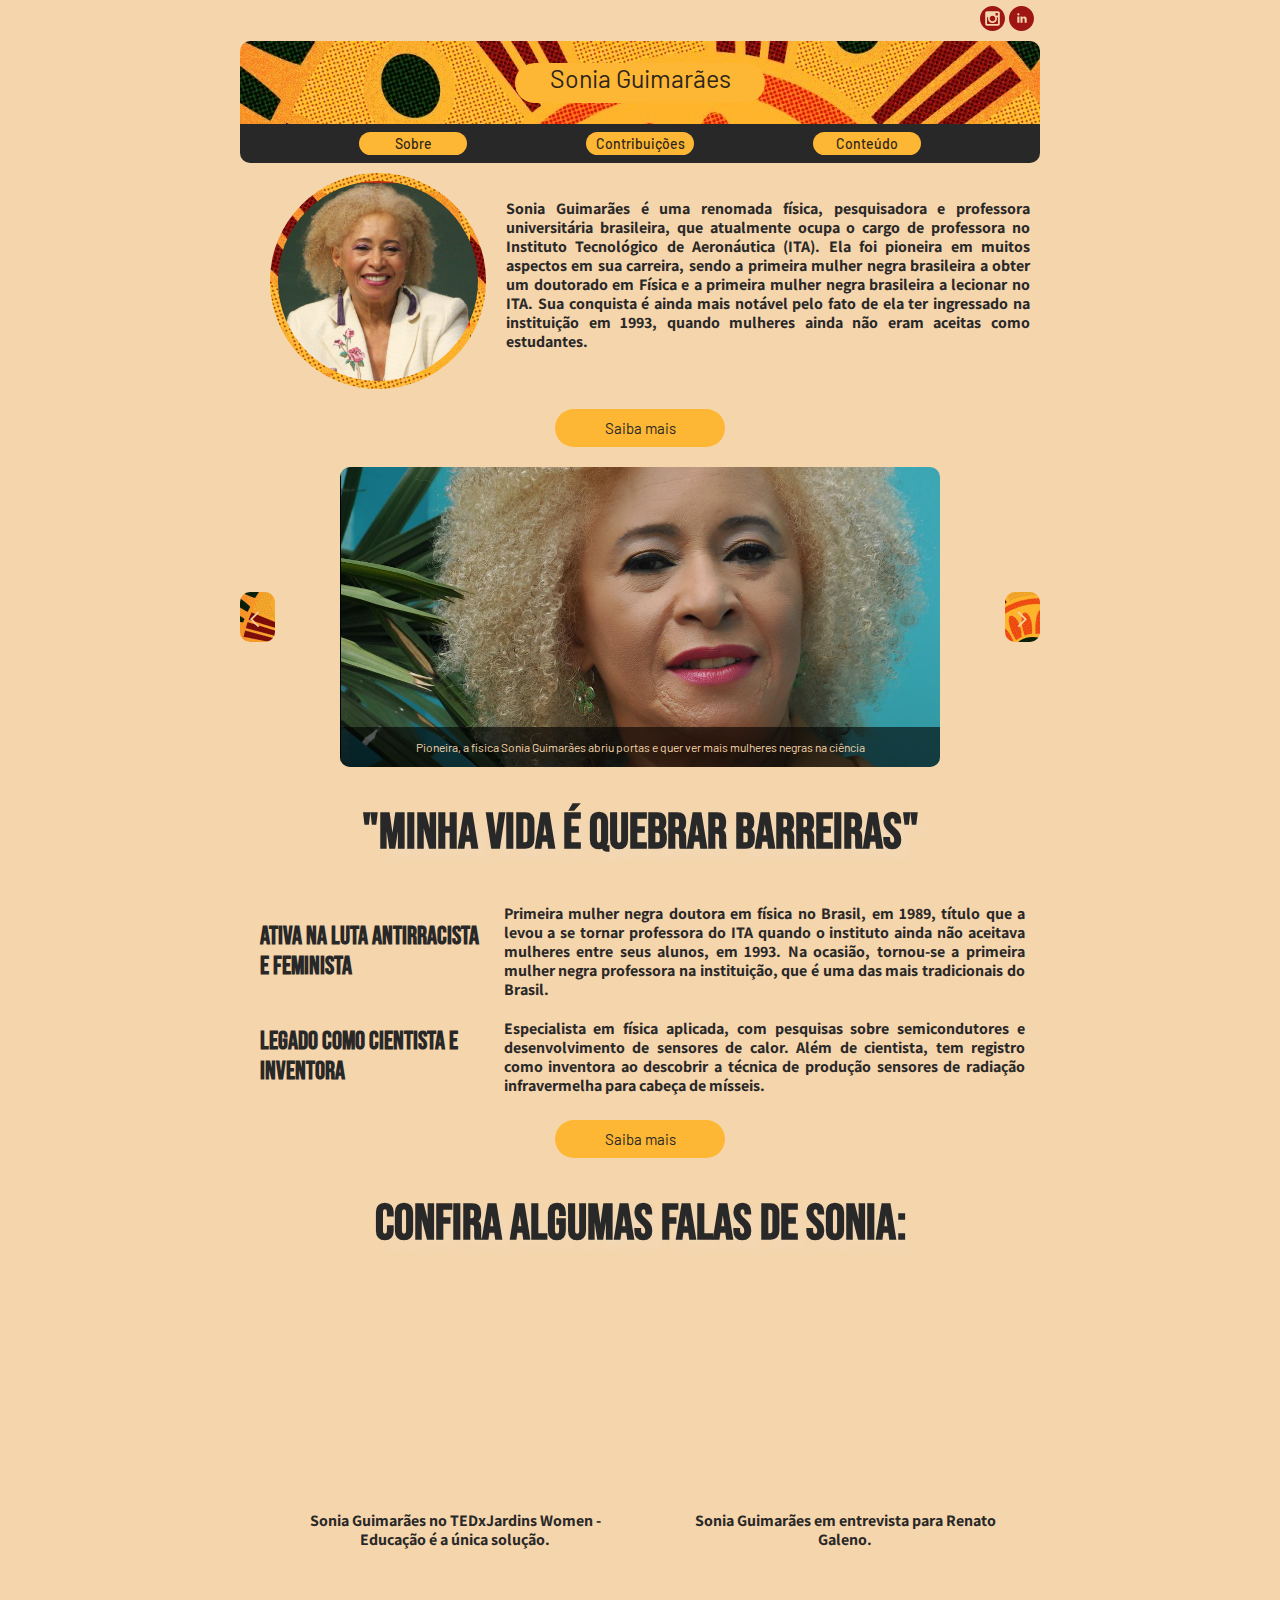
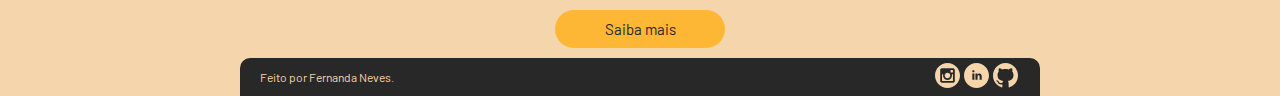
==== index.html @ 74ad7719 "Add files via upload" ====
<!DOCTYPE html>
<html lang="pt-BR">
    <head>
        <meta charset="UTF-8">
        <meta name="viewport" content="width=device-width, inicial scale=1.0">
        <meta name="author" content="Fernanda Neves">
        <meta name="description" content="Site de homenagem para Sonia Guimarães">

        <link rel="preconnect" href="https://fonts.googleapis.com">
        <link rel="preconnect" href="https://fonts.gstatic.com" crossorigin>
        <link href="https://fonts.googleapis.com/css2?family=Assistant:wght@200;300;600&family=Barlow:wght@100;300;400;500;600&family=Bebas+Neue&family=Vina+Sans&display=swap" rel="stylesheet">
        
        <link rel="stylesheet" href="assets/css/style.css">
    </head>
    <body>
        <header class="header">
            <div class="header__icons">
                <a href="https://www.instagram.com/drasoniaguimaraes/" title="Instagram de Sonia Guimarães" class="header__link--icon" target="_blank">
                    <img class="header__icon" alt="instagram" src="assets/icons/iconmonstr-instagram-9.svg">
                </a>
                <a href="https://br.linkedin.com/in/sonia-guimaraes" title="Linkedin de Sonia Guimarães" class="header__link--icon" target="_blank">
                    <img class="header__icon" alt="linkedin" src="assets/icons/iconmonstr-linkedin-4.svg">
                </a>
            </div>

            <div class="header__title" style="background-image: url(assets/images/fundo.jpg);">
                <a href="/" class="header__link--name">
                    <h2 class="header__name">Sonia Guimarães</h2>
                </a>
            </div>

            <div class="header__navbar">
                <a href="sobre.html" class="header__link--nav">
                    <p class="header__nav">Sobre</p>
                </a>         
                <a href="contribuicoes.html" class="header__link--nav">
                    <p class="header__nav">Contribuições</p>
                </a>                
                <a href="conteudo.html" class="header__link--nav">
                    <p class="header__nav">Conteúdo</p>
                </a>     
            </div>
        </header>
        <main class="main">
            <div class="main__profile">
                <div class="main__profile--photo" style="background-image: url(assets/images/bolinha.jpg);">
                    <img src="assets/images/perfil.jpg" alt="Foto de Sonia Guimarães">
                </div>
                <h3>Sonia Guimarães é uma renomada física, pesquisadora e professora universitária brasileira, que atualmente ocupa o cargo de professora no Instituto Tecnológico de Aeronáutica (ITA). Ela foi pioneira em muitos aspectos em sua carreira, sendo a primeira mulher negra brasileira a obter um doutorado em Física e a primeira mulher negra brasileira a lecionar no ITA. Sua conquista é ainda mais notável pelo fato de ela ter ingressado na instituição em 1993, quando mulheres ainda não eram aceitas como estudantes.</h3>
                <div class="main__profile--more">
                    <a href="sobre.html">Saiba mais</a>
                </div>    
            </div>    

            <div class="main__slider">
                <div class="main__slider--list">
                    <div class="main__slider--item">
                        <div class="main__slider--img" style="background-image: url(assets/images/news1.jpg);">
                            <a href="https://marcozero.org/pioneira-a-fisica-sonia-guimaraes-abriu-portas-e-quer-ver-mais-mulheres-negras-na-ciencia/" title="Matéria sobre Sonia Guimarães do site Marco Zero" class="main__link--info" target="_blank">Pioneira, a física Sonia Guimarães abriu portas e quer ver mais mulheres negras na ciência</a>
                        </div>
                    </div>
                    <div class="main__slider--item">
                        <div class="main__slider--img" style="background-image: url(assets/images/news2.jpg);">
                            <a href="https://sbfisica.org.br/v1/sbf/elas-estao-vindo-sonia-guimaraes-sobre-mulheres-e-meninas-nas-ciencias/" title="Matéria sobre Sonia Guimarães do site Sociedade Brasileira de Física" class="main__link--info" target="_blank">"Elas estão vindo”: Sônia Guimarães sobre Mulheres e Meninas nas Ciências.</a>
                        </div>
                    </div>
                    <div class="main__slider--item">
                        <div class="main__slider--img" style="background-image: url(assets/images/news3.webp);">
                            <a href="https://www.fundacaotelefonicavivo.org.br/noticias/sonia-guimaraes-mesmo-com-adversidades-mulheres-estao-chegando-na-ciencia/" title="Matéria sobre Sonia Guimarães do site Fundação Telefônica Vivo" class="main__link--info" target="_blank">Sônia Guimarães: “Mesmo com adversidades, mulheres estão chegando na ciência”</a>
                        </div>
                    </div>  
                </div>
                <div class="main__slider--controls">
                  <button class="main__slider--prev" style="background-image: url(assets/images/fundo.jpg);"><</button>
                  <button class="main__slider--next" style="background-image: url(assets/images/fundo.jpg);">></button>
                </div>
            </div>

            <div clas="main__contributions">
                <div class="main__contributions--title">
                    <h1>"Minha vida é quebrar barreiras"</h1>
                </div>
                <div class="main__contributions--texts">
                    <div class="main__contributions--text">
                        <h2>Ativa na luta antirracista e feminista</h2>
                        <p>Primeira mulher negra doutora em física no Brasil, em 1989, título que a levou a se tornar professora do ITA quando o instituto ainda não aceitava mulheres entre seus alunos, em 1993. Na ocasião, tornou-se a primeira mulher negra professora na instituição, que é uma das mais tradicionais do Brasil.</p>
                    </div>
                    <div class="main__contributions--text">
                        <h2>Legado como cientista e inventora</h2>
                        <p>Especialista em física aplicada, com pesquisas sobre semicondutores e desenvolvimento de sensores de calor. Além de cientista, tem registro como inventora ao descobrir a técnica de produção sensores de radiação infravermelha para cabeça de mísseis.</p>
                    </div>
                </div>
                <div class="main__contributions--more">
                    <a href="contribuicoes.html">Saiba mais</a>
                </div>   
            </div>

            <div class="main__content">
                <div class="main__content--title">
                    <h1>Confira algumas falas de Sonia:</h1>
                </div>
                <div class="main__content--midias">
                    <div class="main__content--midia">
                        <iframe  width="320" height="180"  frameborder="0" allowfullscreen="1" allow="accelerometer; autoplay; clipboard-write; encrypted-media; gyroscope; picture-in-picture; web-share" title="Educação é a única solução com Sonia Guimarães no Youtube" src="https://www.youtube.com/embed/9XQcFaWb6r4?controls=1&amp;rel=0&amp;playsinline=0&amp;modestbranding=0&amp;autoplay=0&amp;enablejsapi=1&amp;origin=https%3A%2F%2Firic.com.br&amp;widgetid=1" target="_blank"></iframe>
                        <p>Sonia Guimarães no TEDxJardins Women - Educação é a única solução.</p>
                    </div>
                    <div class="main__content--midia">
                        <iframe width="320" height="180" src="https://www.youtube.com/embed/u7JFKPJ1T1s" title="Sonia Guimarães em entrevista para Renato Galeno no Youtube" frameborder="0" allow="accelerometer; autoplay; clipboard-write; encrypted-media; gyroscope; picture-in-picture; web-share" allowfullscreen target="_blank"></iframe>
                        <p>Sonia Guimarães em entrevista para Renato Galeno.</p>
                    </div>
                </div>
                <div class="main__content--more">
                    <a href="conteudo.html">Saiba mais</a>
                </div>   
            </div>
        </main>
        <footer class="footer">
            <div class="footer__author">
                <p>Feito por Fernanda Neves.</p>
            </div>
            <div class="footer__icons">
                <a href="https://www.instagram.com/fiefaneves/" title="Instagram de Fernanda Neves" class="footer__link--icon" target="_blank">
                    <img class="footer__icon" alt="instagram" src="assets/icons/iconmonstr-instagram-9 copy.svg" >
                </a>
                <a href="https://www.linkedin.com/in/fernandam-neves/" title="Linkedin de Fernanda Neves" class="footer__link--icon" target="_blank">
                    <img class="footer__icon" alt="linkedin" src="assets/icons/iconmonstr-linkedin-4 copy.svg" >
                </a>
                <a href="https://github.com/fiefaneves" title="Github de Fernanda Neves" class="footer__link--icon" target="_blank">
                    <img class="footer__icon" alt="github" src="assets/icons/iconmonstr-github-1.svg">
                </a>
            </div>
        </footer>
        <script src="assets/js/slider.js"></script>
    </body>
</html>
---- assets/css/style.css ----
body{
    background-color: #F5D5AB; 
    height: auto; 
    display: flex;
    flex-direction: column;
    justify-content: center;
    margin: 0 auto;
}

.header{
    width: 100%;
    max-width: 800px;
    box-sizing: border-box;
    margin: 0 auto;
    display: flexbox;
}

.header__icons{
    width: 100%;
    padding: 4px;
    margin: 0 auto;
    box-sizing: border-box;
    display: flex;
    justify-content: flex-end;
}

.header__icon{
    width: 100%;
    height: 100%;
    width: 25px;             
    height: 25px;
    padding: 2px;
    margin: 0 auto;
}

.header__link--icon{
    text-decoration: none;
    box-sizing: border-box;
}

.header__link--icon:hover{
    opacity: .6;
}

.header__link--icon:focus{
    outline: none;
    background-color: #C7A476;
    border-radius: 10px;
}

.header__title{
    height: 75px;
    border-top-left-radius: 10px;
    border-top-right-radius: 10px;
    margin: 0 auto;
    padding: 4px;
    display: flex; 
    justify-content: center; 
    align-items: center;  
}

.header__name{
    width: 100%;
    font-family: 'Barlow', sans-serif;
    background-color: #FEB734;
    width: 250px;
    height: 40px;
    border-radius: 20px;
    text-align: center;
    align-items: center;
    color: #2E251A;
    font-size: 25px;
    font-weight: 400;
    margin: 0 auto;
}

.header__link--name{
    text-decoration: none;
}

.header__link--name:hover{
    opacity: .6;
}

.header__link--name:focus{
    outline: none;
    background-color: #9D1613;
    border-radius: 20px;
    padding: 6px;
}   

.header__navbar{
    width: 100%;
    border-end-end-radius: 10px;
    border-end-start-radius: 10px;
    background-color: #292828;
    box-sizing: border-box;
    margin: 0 auto;
    padding: 4px;
    display: flex;
    flex-wrap: wrap;
    justify-content: space-evenly;
}

.header__nav{
    width: 100px;
    height: 15px;
    background-color: #FEB734;
    color: #2E251A;
    font-family: 'Barlow', sans-serif;
    font-size: 14px;
    font-weight: 500;
    border-radius: 20px;
    padding: 4px;
    margin: 4px;
    display: inline-flex;
    justify-content: center;
    align-items: center;
}

.header__link--nav{
    text-decoration: none;
}

.header__link--nav:hover{
    opacity: .6;
}

.header__link--nav:focus{
    outline: none;
    background-color: #9D1613;
    border-radius: 10px;
}

.main{
    width: 100%;
    max-width: 800px;
    margin: 0 auto;
    display: flex; 
    flex-direction: column;
    justify-content: center; 
}

.main__profile{
    width: 100%;
    max-width: 800px;
    margin-top: 10px;
    margin-bottom: 20px;
    display: flexbox;
}

.main__profile--photo{
    width: 100%;
    max-width: 200px;
    height: 100%;
    max-height: 200px;
    padding: 8px;
    border-radius: 100%;
    float: left;
    margin-right: 20px;
    margin-left: 30px;
    margin-bottom: 20px;
}

.main__profile--photo img{
    width: 100%;
    max-width: 200px;
    height: 200px;
    border-radius: 100%;
}

.main__profile h3{
    padding: 10px;
    flex: 1;
    font-family: 'Assistant', sans-serif;
    color:#292828;
    font-size: 16px;
    line-height: 19px;
    text-align:justify;
}

.main__profile--more{
    display: flex;
    justify-content: center;
    width: 100%;
    max-width: 800px;
}

.main__profile--more a{
    font-family: 'Barlow', sans-serif;
    text-decoration: none;
    background-color: #FEB734;
    width: 150px;
    font-size: 15px;
    padding: 10px 10px;
    color:#292828;
    border-radius: 20px;
    text-align: center;
}

.main__profile--more a:hover{
    opacity: .6;
}

.main__profile--more a:focus{
    outline: none;
    background-color: #C7A476;
    border-radius: 20px;
}

.main__slider{
    width: 100%;
    max-width: 800px;
    height: 300px;
    margin: 0 auto;
    display: inline-flex;
    justify-content: center;
    position: relative;
    overflow: hidden;
}

.main__slider--list {
    width: 100%;
    max-width: 700px;
    display: flex;
    margin: 0 auto;
    transition: transform 0.5s ease-in-out;
}

.main__slider--item{
    width: 100%;
    max-width: 700px;
    display: flex;
    flex: 0 0 100%;
    justify-content: center;
}

.main__slider--img{
    border-radius: 10px;
    left: 0;
    top: 0;
    display: inline-flex;
    align-items: end;
    position: relative;
    width: 100%;
    max-width: 600px;
    height: 100%;
    max-height: 300px;
    background-size: cover;
    background-position: center;
}

.main__link--info{
    background-color:rgba(0,0,0,0.6);
    border-end-end-radius: 10px;
    border-end-start-radius: 10px;
    margin:0 auto;
    padding: 5px;
    display: flex;
    justify-content: center;
    align-items: center;
    text-align: center;
    height: 30px;
    width: 600px;
    text-decoration: none;
    color:#F5D5AB;
    font-family: 'Barlow', sans-serif;
    font-size: 12px;
}

.main__link--info:hover{
    opacity: .6;
}

.main__link--info:focus{
    outline: none;
    background-color: #9D1613;
    border-bottom-left-radius: 10px;
    border-bottom-right-radius: 10px;
}

.main__slider--controls {
    width: 100%;
    max-width: 800px;
    display: inline-flex;
    justify-content: space-between;
    position: absolute;
    top: 50%;
    transform: translateY(-50%);
}

.main__slider--controls button {
    font-family: 'Vina Sans', cursive;
    font-size: 25px;
    margin: 0;
    padding: 10px 10px;
    color:#F5D5AB;
    border: none;
    border-radius: 10px;
    font-weight: bold;
    cursor: pointer;
}

.main__slider--prev{
    left: 0;
    background-size: cover;
}

.main__slider--prev:hover{
    opacity: .7;
}

.main__slider--prev:focus{
    outline: none;
}

.main__slider--next{
    right: 0;
    background-size: cover;
    background-position: center;
} 

.main__slider--next:hover{
    opacity: .7;
}

.main__slider--next:focus{
    outline: none;
}

.main__contributions{
    width: 100%;
    max-width: 800px;
}

.main__contributions--title{
    width: 100%;
    max-width: 800px;
    height: auto;
    margin: 0 auto;
    display: flex;
    justify-content: center;
    text-align: center;
    font-size: 25px;
    line-height: 45px;
    margin-top: 10px;
    font-family: 'Bebas Neue', cursive;
    color: #292828;
    text-shadow: 10px 10px 10px rgba(234, 234, 234, 0.2);
}

.main__contributions--texts{
    padding: 5px;
}

.main__contributions--text{
    display: inline-flex;
    padding: 5px;
}

.main__contributions--text h2{
    width: 30%;
    font-family: 'Bebas Neue', cursive;
    color: #292828;
    font-size: 25px;
    line-height: 30px;
    margin: 0 auto;
    padding: 5px;
    margin-left: 5px;
    display: inline-flex;
    flex-wrap: wrap;
    align-items: center;
    hyphens: auto;
}

.main__contributions--text p{
    width: 70%;
    font-family: 'Assistant', sans-serif;
    color: #292828;
    font-size: 16px;
    line-height: 19px;
    font-weight: bold;
    margin: 0 auto;
    padding: 5px;
    margin-left: 10px;
    display: flex;
    align-items: center;
    text-align: justify;
}

.main__contributions--more{
    display: flex;
    justify-content: center;
    width: 100%;
    max-width: 800px;
    margin-top: 10px;
}

.main__contributions--more a{
    font-family: 'Barlow', sans-serif;
    text-decoration: none;
    background-color: #FEB734;
    width: 150px;
    font-size: 15px;
    padding: 10px 10px;
    color:#292828;
    border-radius: 20px;
    text-align: center;
}

.main__contributions--more a:hover{
    opacity: .7;
}

.main__contributions--more a:focus{
    outline: none;
    background-color: #C7A476;
    border-radius: 20px;
}

.main__content{
    width: 100%;
    max-width: 800px;
    height: auto;
    margin: 0 auto;
    margin-top: 10px;
    overflow: hidden;
}

.main__content--title{
    width: 100%;
    max-width: 800px;
    height: auto;
    margin: 0 auto;
    display: flex;
    justify-content: center;
    text-align: center;
    font-size: 25px;
    line-height: 45px;
    font-family: 'Bebas Neue', cursive;
    color: #292828;
    text-shadow: 10px 10px 10px rgba(234, 234, 234, 0.2);
}

.main__content--midias{
    width: 100%;
    max-width: 800px;
    display: flex;
    flex-wrap: wrap;
    justify-content:space-evenly;
    margin: 0 auto;
    padding:10px;
}

.main__content--midia{
    background-color: #F5D5AB;
    font-family: 'Assistant', sans-serif;
    color: #292828;
    font-size: 16px;
    line-height: 19px;
    font-weight: bold;
    width:100%;
    max-width: 320px;
    height: auto;
    padding: 20px;
    margin: 5px;
    display: flex;
    flex-direction: column;
    justify-content: center;
    align-items: center;
    text-align: center;
}

.main__content--midia:hover{
    box-shadow: 5px 5px #C7A476;
}

.main__content--more{
    display: flex;
    justify-content: center;
    margin-top: 10px;
    width: 100%;
    max-width: 800px;
}

.main__content--more a{
    font-family: 'Barlow', sans-serif;
    text-decoration: none;
    background-color: #FEB734;
    width: 150px;
    font-size: 15px;
    padding: 10px 10px;
    color:#292828;
    border-radius: 20px;
    text-align: center;
}

.main__content--more a:hover{
    opacity: .7;
}

.main__content--more a:focus{
    outline: none;
    background-color: #C7A476;
    border-radius: 20px;
}

.footer{
    background-color: #292828;
    border-top-right-radius: 10px;
    border-top-left-radius: 10px;
    width: 100%;
    max-width: 800px;
    margin: 0 auto;
    margin-top: 10px;
    display: flex;
    align-items: center;
    justify-content: space-between;
}

.footer__author{
    font-family: 'Barlow', sans-serif;
    color: #F5D5AB;
    font-size: 12px;
    font-weight: 400;
    margin-left: 20px;
}

.footer__icons{
    margin-right: 20px;
    display: flex;
    align-items: center;
}

.footer__icon{
    width: 100%;
    height: 100%;
    width: 25px;             
    height: 25px;
    padding: 2px;
}

.footer__link--icon{
    text-decoration: none;
}

.footer__link--icon:hover{
    opacity: .7;
}

.footer__link--icon:focus{
    outline-color:#9D1613;
    outline-offset: 0;
    outline-style:solid;
    outline-width: 2px;
    border-radius: 10px;
}

::-webkit-scrollbar {
    width: 10px;
  }
  
::-webkit-scrollbar-track {
    background-color: #F5D5AB;
}

::-webkit-scrollbar-thumb {
    background-color: #555;
    border-radius: 10px;
}
  
::-webkit-scrollbar-thumb:hover {
    background-color: #292828;
}

.sobre__main{
    width: 100%;
    max-width: 800px;
    margin: 0 auto;
    display: flex; 
    flex-direction: column;
    align-items: center;
    overflow: hidden; 
}

.sobre__main--profile{
    width: 100%;
    max-width: 800px;
    margin: 0 auto;
    display: flex;
    flex-wrap: wrap;
    justify-content: center;
    align-items: center;
}

.sobre__main--profile img{
    width: 200px;
    height: 200px;
    padding: 10px;
    margin: 0 auto;
    border-radius: 50%;
}

.sobre__main--profile h2{
    padding: 10px;
    margin: 0 auto;
    height: auto;
    font-family: 'Bebas Neue', cursive;    
    font-size: 40px;
    color: #292828;
    text-align: center;
}

.sobre__main--text{
    padding: 10px;
    margin: 0 auto;
    display: flex;
    flex-direction: column;
    align-items: center;
}

.sobre__main--text h2{
    background-color: #FEB734;
    width: 150px;
    border-radius: 20px;
    text-align: center;
    font-family: 'Barlow', sans-serif; 
    font-weight: 400; 
    color: #292828;
    font-size: 22px;
    margin: 0 auto;
    padding: 10px 10px;
    margin-bottom: 10px;
}

.sobre__main--text h3{
    text-align: center;
    font-family: 'Bebas Neue', cursive;    
    color: #292828;
    font-size: 22px;
    margin: 0 auto;
    padding: 10px;
}

.sobre__main--text p{
    margin: 0 auto;
    padding: 10px;
    font-family: 'Assistant', sans-serif; 
    color: #292828;
    font-size: 16px;
    line-height: 18px;
    font-weight: bold;
    text-align: justify;
}

.contrib__main{
    width: 100%;
    max-width: 800px;
    margin: 0 auto;
    display: flex; 
    flex-direction: column;
    align-items: center;
    overflow: hidden; 
}

.contrib__main--title{
    padding: 10px;
    display: flex;
    flex-direction: column;
    align-items: center;
}

.contrib__main--title h2{
    max-width: 500px;
    margin: 0 auto;
    height: auto;
    font-family: 'Bebas Neue', cursive;    
    font-size: 30px;
    color: #292828;
    text-align: center;
}

.contrib__main--text{
    padding: 10px;
}

.contrib__main--text h2{
    background-color: #FEB734;
    width: 150px;
    border-radius: 20px;
    text-align: center;
    font-family: 'Barlow', sans-serif; 
    font-weight: 400; 
    color: #292828;
    font-size: 22px;
    margin: 0 auto;
    padding: 10px 10px;
    margin-bottom: 10px;
}

.contrib__main--text h3{
    text-align: center;
    font-family: 'Barlow', sans-serif;    
    color: #292828;
    font-size: 18px;
    margin: 0 auto;
}

.contrib__main--text p{
    margin: 0 auto;
    padding: 10px;
    font-family: 'Assistant', sans-serif; 
    color: #292828;
    font-size: 16px;
    line-height: 18px;
    font-weight: bold;
    text-align: center;
}

.contrib__main--item{
    display: flex;
    flex-direction: column;
    margin: 0 auto;
    padding: 10px;
}

.conteudo__main{
    width: 100%;
    max-width: 800px;
    margin: 0 auto;
    display: flex; 
    flex-direction: column;
    align-items: center;
    overflow: hidden; 
}

.conteudo__main--title{
    padding: 10px;
    display: flex;
    flex-direction: column;
    align-items: center;
}

.conteudo__main--title h2{
    max-width: 500px;
    margin: 0 auto;
    height: auto;
    font-family: 'Bebas Neue', cursive;    
    font-size: 30px;
    color: #292828;
    text-align: center;
}

.conteudo__main--title h3{
    margin: 0 auto;
    height: auto;
    font-family: 'Bebas Neue', cursive;    
    font-size: 30px;
    color: #292828;
    text-align: center;
}

.conteudo__main--midias{
    width: 100%;
    max-width: 800px;
    display: flex;
    flex-wrap: wrap;
    justify-content:space-evenly;
    margin: 0 auto;
    padding: 10px;
}

.conteudo__main--midia{
    background-color: #F5D5AB;
    width: 100%;
    max-width: 320px;
    height: auto;
    padding: 10px;
    margin: 0 auto;
    margin-bottom: 5px;
    display: flex;
    flex-direction: column;
    align-items: center;
    text-align: center;
}
.conteudo__main--midia p{
    font-family: 'Assistant', sans-serif;
    color: #292828;
    font-size: 16px;
    line-height: 19px;
    font-weight: bold;
    margin: 0 auto;
    padding: 10px;
}
.conteudo__main--midia:hover{
    box-shadow: 5px 5px #C7A476;
}

.conteudo__main--midia img{
    width: 320px;
    height: 180px;
}
.conteudo__main--link{
    color: #9D1613;
}

.conteudo__main--link:hover{
    opacity: .7;
}

.conteudo__main--link:focus{
    outline: none;
    background-color: #C7A476;
    padding: 1px;
    border-radius: 10px;
}
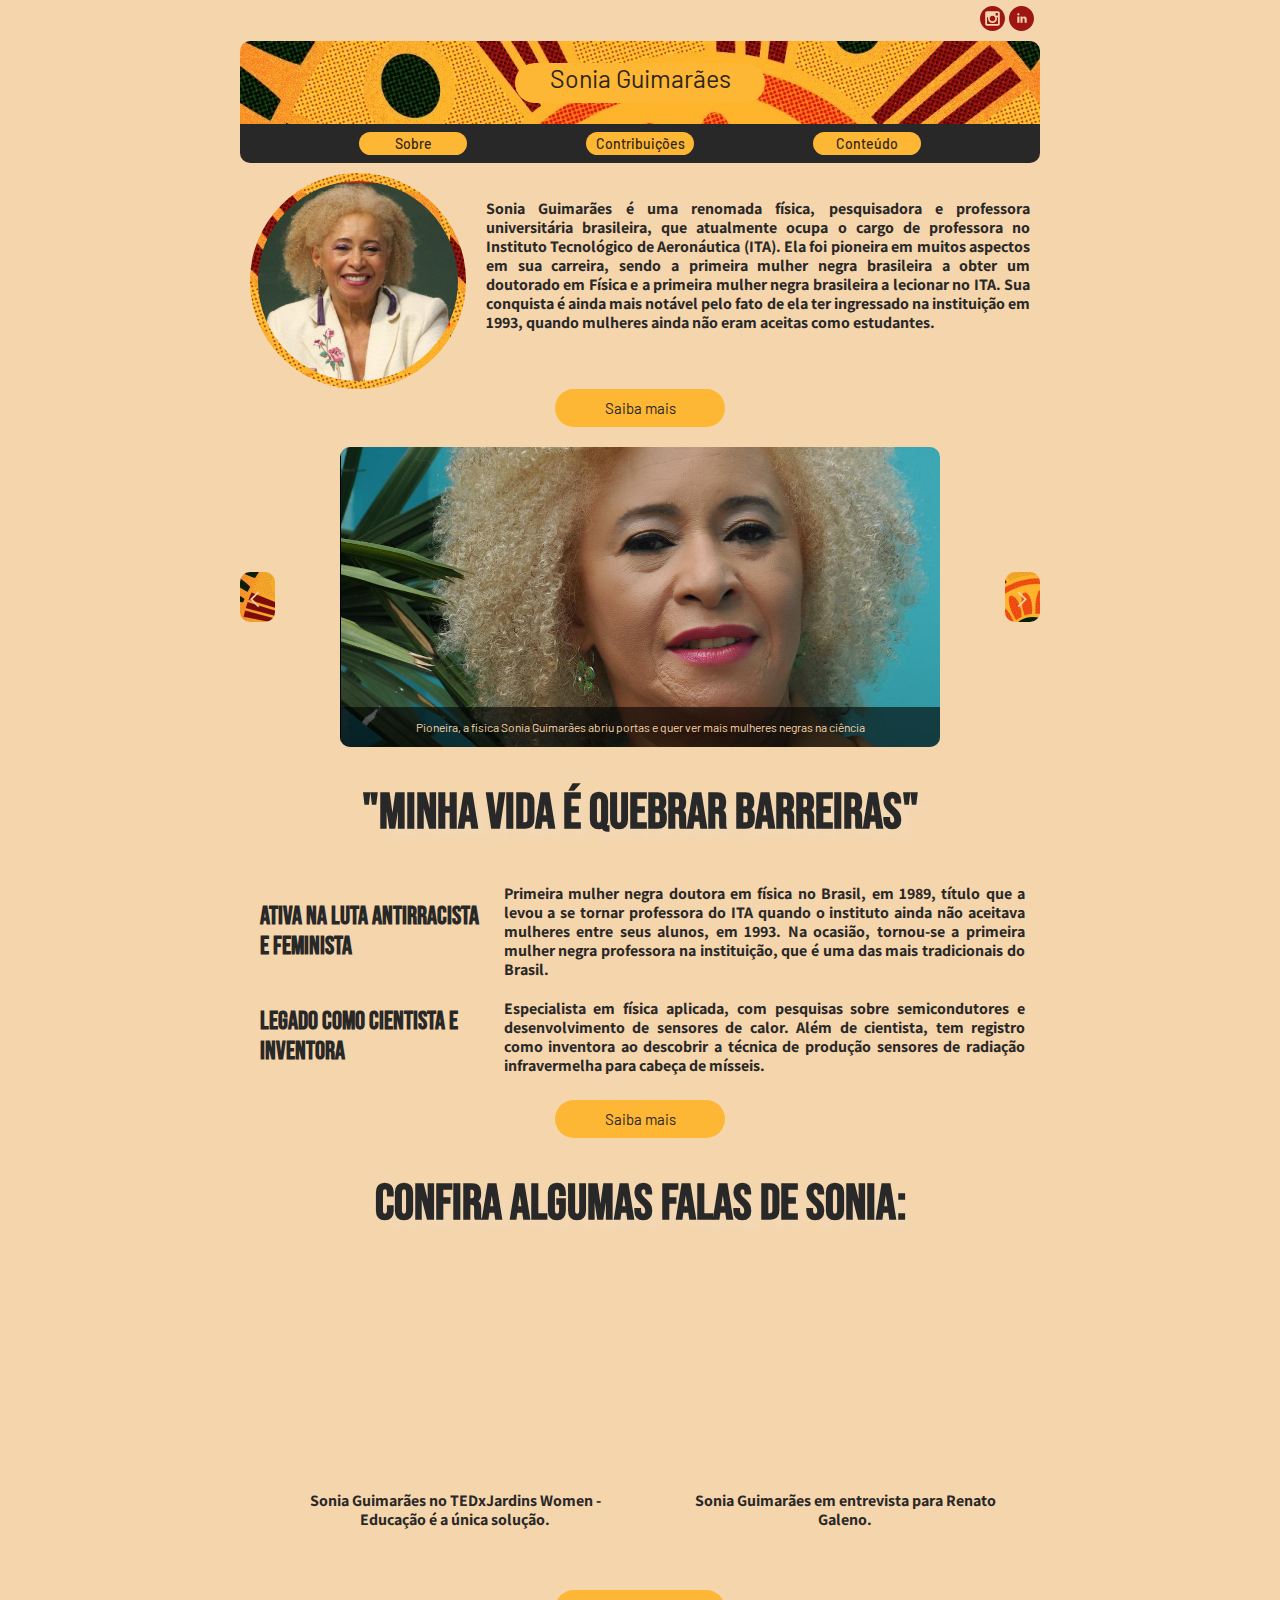
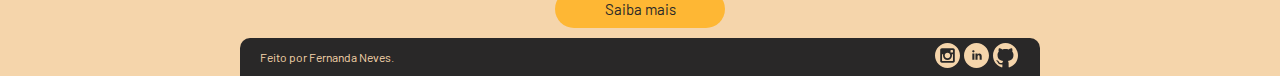
==== commit 2d8a9bf6: "adicionando a class icon no arquivo index.html" ====
--- a/index.html
+++ b/index.html
@@ -6,11 +6,14 @@
         <meta name="author" content="Fernanda Neves">
         <meta name="description" content="Site de homenagem para Sonia Guimarães">
 
+        <link rel="shortcut icon" type="image" class="icon" href="assets/images/bolinha.jpg">
         <link rel="preconnect" href="https://fonts.googleapis.com">
         <link rel="preconnect" href="https://fonts.gstatic.com" crossorigin>
         <link href="https://fonts.googleapis.com/css2?family=Assistant:wght@200;300;600&family=Barlow:wght@100;300;400;500;600&family=Bebas+Neue&family=Vina+Sans&display=swap" rel="stylesheet">
         
         <link rel="stylesheet" href="assets/css/style.css">
+        
+        <title>Sonia Guimarães</title>
     </head>
     <body>
         <header class="header">
@@ -24,7 +27,7 @@
             </div>
 
             <div class="header__title" style="background-image: url(assets/images/fundo.jpg);">
-                <a href="/" class="header__link--name">
+                <a href="index.html" class="header__link--name">
                     <h2 class="header__name">Sonia Guimarães</h2>
                 </a>
             </div>
--- a/assets/css/style.css
+++ b/assets/css/style.css
@@ -5,6 +5,10 @@
     flex-direction: column;
     justify-content: center;
     margin: 0 auto;
+}
+
+.icon{
+    border-radius: 100%;
 }
 
 .header{
@@ -158,8 +162,7 @@
     border-radius: 100%;
     float: left;
     margin-right: 20px;
-    margin-left: 30px;
-    margin-bottom: 20px;
+    margin-left: 10px;
 }
 
 .main__profile--photo img{
